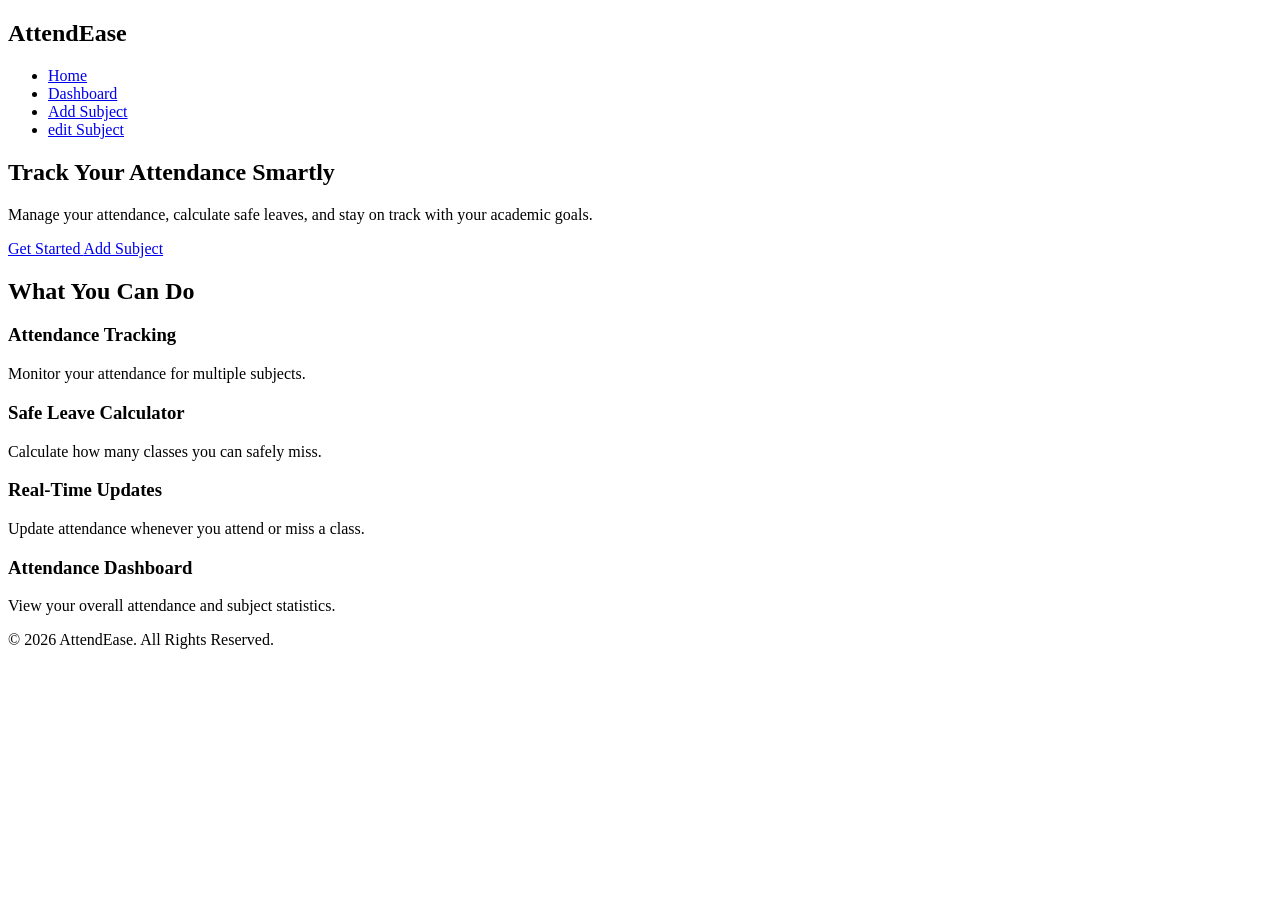
==== index.html @ dfe69196 "Initial project commit" ====
<!DOCTYPE html>
<html lang="en">
<head>
    <meta charset="UTF-8">
    <meta name="viewport" content="width=device-width, initial-scale=1.0">
    <title>Attendance Tracker</title>

    <link rel="stylesheet" href="css/style.css">
    <link rel="stylesheet" href="css/animations.css">
    <link rel="stylesheet" href="css/responsive.css">
</head>
<body>

    <header>
        <nav class="navbar">
            <h2 class="logo">AttendEase</h2>

            <ul class="nav-links">
                <li><a href="index.html" class="active">Home</a></li>
                <li><a href="pages/dashboard.html">Dashboard</a></li>
                <li><a href="pages/add-subject.html">Add Subject</a></li>
                  <li><a href="pages/edit-subject.html">edit Subject</a></li>
            </ul>
        </nav>
    </header>

    <main>
        <section class="hero-section">
            <div class="hero-content">
                <h1>Track Your Attendance Smartly</h1>

                <p>
                    Manage your attendance, calculate safe leaves,
                    and stay on track with your academic goals.
                </p>

                <a href="pages/dashboard.html" class="btn btn-primary">
                    Get Started
                </a>

                <a href="pages/add-subject.html" class="btn btn-secondary">
                    Add Subject
                </a>
            </div>
        </section>

        <section class="features-section">
            <h2>What You Can Do</h2>

            <div class="features-container">

                <article class="feature-card">
                    <h3>Attendance Tracking</h3>
                    <p>Monitor your attendance for multiple subjects.</p>
                </article>

                <article class="feature-card">
                    <h3>Safe Leave Calculator</h3>
                    <p>Calculate how many classes you can safely miss.</p>
                </article>

                <article class="feature-card">
                    <h3>Real-Time Updates</h3>
                    <p>Update attendance whenever you attend or miss a class.</p>
                </article>

                <article class="feature-card">
                    <h3>Attendance Dashboard</h3>
                    <p>View your overall attendance and subject statistics.</p>
                </article>

            </div>
        </section>
    </main>

    <footer class="footer">
        <p>&copy; 2026 AttendEase. All Rights Reserved.</p>
    </footer>

</body>
</html>
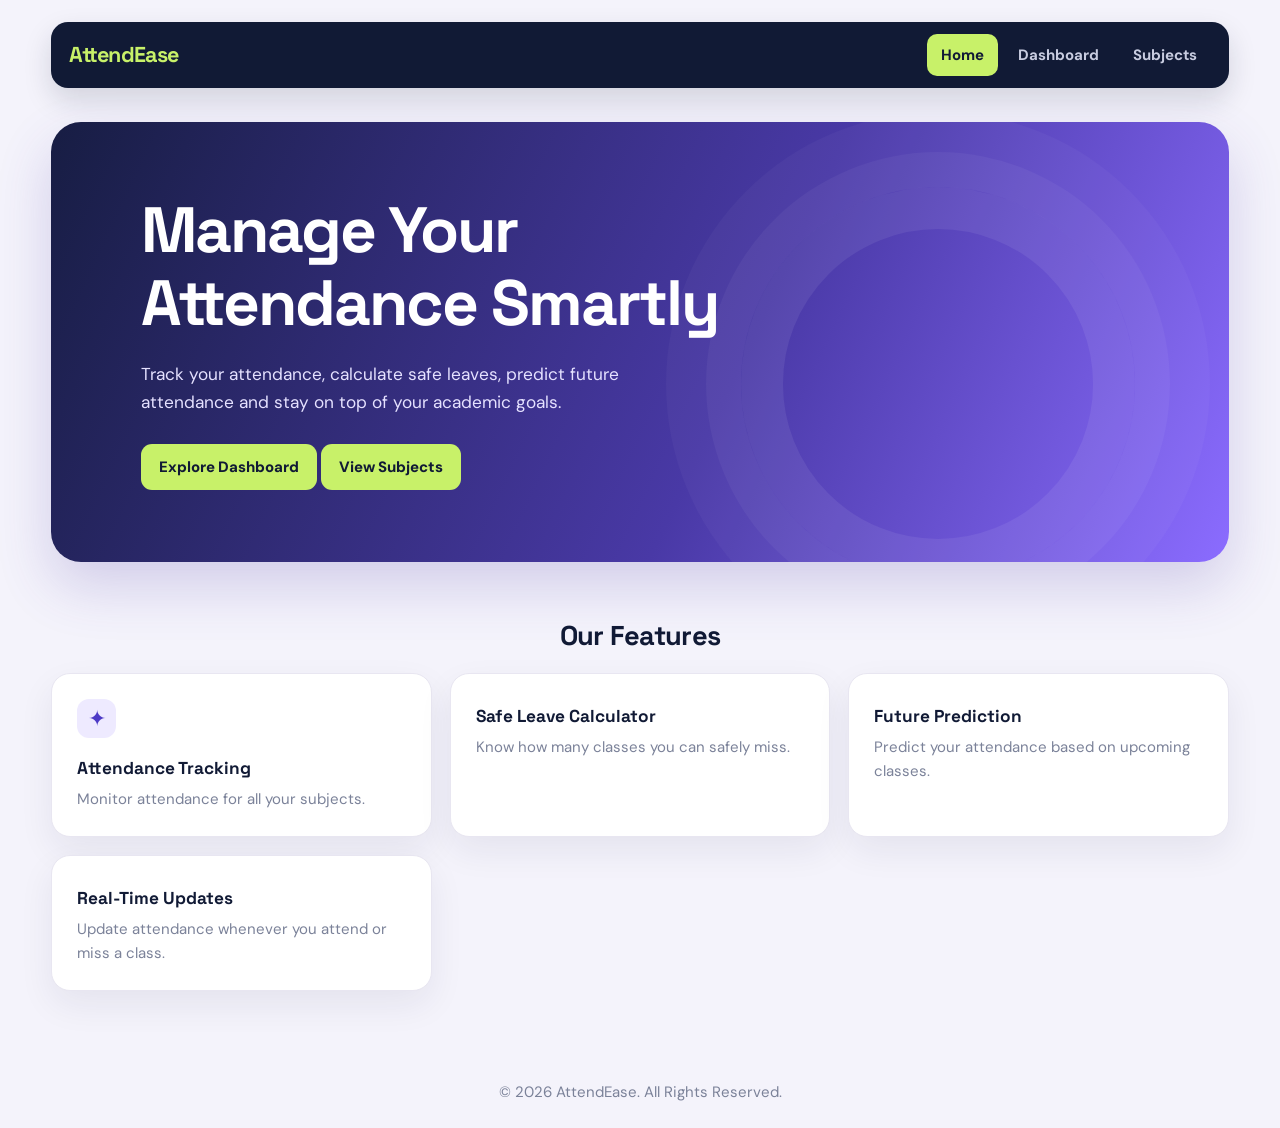
==== commit dab0d437: "updated html" ====
--- a/index.html
+++ b/index.html
@@ -4,7 +4,7 @@
 <head>
     <meta charset="UTF-8">
     <meta name="viewport" content="width=device-width, initial-scale=1.0">
-    <title>Attendance Tracker</title>
+    <title>AttendEase | Home</title>
 
     <link rel="stylesheet" href="css/style.css">
     <link rel="stylesheet" href="css/animations.css">
@@ -19,45 +19,54 @@
             <ul class="nav-links">
                 <li><a href="index.html" class="active">Home</a></li>
                 <li><a href="pages/dashboard.html">Dashboard</a></li>
-                <li><a href="pages/add-subject.html">Add Subject</a></li>
-                  <li><a href="pages/edit-subject.html">edit Subject</a></li>
+                <li><a href="pages/subjects.html">Subjects</a></li>
             </ul>
         </nav>
     </header>
 
     <main>
+
         <section class="hero-section">
             <div class="hero-content">
-                <h1>Track Your Attendance Smartly</h1>
+
+                <h1>Manage Your Attendance Smartly</h1>
 
                 <p>
-                    Manage your attendance, calculate safe leaves,
-                    and stay on track with your academic goals.
+                    Track your attendance, calculate safe leaves,
+                    predict future attendance and stay on top
+                    of your academic goals.
                 </p>
 
                 <a href="pages/dashboard.html" class="btn btn-primary">
-                    Get Started
+                    Explore Dashboard
                 </a>
 
-                <a href="pages/add-subject.html" class="btn btn-secondary">
-                    Add Subject
+                <a href="pages/subjects.html" class="btn btn-secondary">
+                    View Subjects
                 </a>
+
             </div>
         </section>
 
         <section class="features-section">
-            <h2>What You Can Do</h2>
+
+            <h2>Our Features</h2>
 
             <div class="features-container">
 
                 <article class="feature-card">
                     <h3>Attendance Tracking</h3>
-                    <p>Monitor your attendance for multiple subjects.</p>
+                    <p>Monitor attendance for all your subjects.</p>
                 </article>
 
                 <article class="feature-card">
                     <h3>Safe Leave Calculator</h3>
-                    <p>Calculate how many classes you can safely miss.</p>
+                    <p>Know how many classes you can safely miss.</p>
+                </article>
+
+                <article class="feature-card">
+                    <h3>Future Prediction</h3>
+                    <p>Predict your attendance based on upcoming classes.</p>
                 </article>
 
                 <article class="feature-card">
@@ -65,13 +74,10 @@
                     <p>Update attendance whenever you attend or miss a class.</p>
                 </article>
 
-                <article class="feature-card">
-                    <h3>Attendance Dashboard</h3>
-                    <p>View your overall attendance and subject statistics.</p>
-                </article>
+            </div>
 
-            </div>
         </section>
+
     </main>
 
     <footer class="footer">
--- a/css/style.css
+++ b/css/style.css
@@ -0,0 +1,607 @@
+/* =================================
+   ATTENDEASE - MAIN STYLESHEET
+================================= */
+
+@import url('https://fonts.googleapis.com/css2?family=DM+Sans:wght@400;500;600;700;800&family=Space+Grotesk:wght@500;600;700&display=swap');
+
+:root {
+  --navy: #111a35;
+  --purple: #7257f5;
+  --pink: #ff6f91;
+  --lime: #c8f169;
+  --sky: #75d8f2;
+  --bg: #f4f3fb;
+  --white: #fff;
+  --muted: #7b8299;
+  --line: #e8e6f1;
+  --shadow: 0 14px 35px #22204412;
+}
+
+* {
+  box-sizing: border-box;
+  margin: 0;
+  padding: 0;
+}
+
+body {
+  background: var(--bg);
+  color: var(--navy);
+  font: 15px 'DM Sans', sans-serif;
+  line-height: 1.6;
+}
+
+h1, h2, h3, .logo {
+  font-family: 'Space Grotesk', sans-serif;
+  line-height: 1.15;
+}
+
+h1 {
+  font-size: clamp(2.3rem, 5vw, 4.4rem);
+  letter-spacing: -2px;
+}
+
+h2 {
+  font-size: 1.7rem;
+  letter-spacing: -.7px;
+}
+
+h3 {
+  font-size: 1.08rem;
+}
+
+p {
+  color: var(--muted);
+}
+
+a {
+  color: inherit;
+  text-decoration: none;
+}
+
+button, input, select {
+  font: inherit;
+}
+
+button {
+  cursor: pointer;
+}
+
+:focus-visible {
+  outline: 3px solid var(--sky);
+  outline-offset: 3px;
+}
+
+/* NAVIGATION */
+
+.navbar {
+  width: min(1180px, 92%);
+  margin: 22px auto;
+  padding: 12px 18px;
+  display: flex;
+  justify-content: space-between;
+  align-items: center;
+  gap: 18px;
+  background: var(--navy);
+  color: white;
+  border-radius: 17px;
+  box-shadow: 0 12px 28px #111a3526;
+}
+
+.logo {
+  color: var(--lime);
+  font-size: 1.35rem;
+  font-weight: 800;
+}
+
+.nav-links {
+  display: flex;
+  gap: 6px;
+  align-items: center;
+  list-style: none;
+}
+
+.nav-links a {
+  display: block;
+  padding: 9px 14px;
+  color: #c8cce0;
+  border-radius: 10px;
+  font-weight: 700;
+}
+
+.nav-links a:hover,
+.nav-links .active {
+  color: var(--navy);
+  background: var(--lime);
+}
+
+/* BUTTONS */
+
+.btn {
+  display: inline-flex;
+  justify-content: center;
+  align-items: center;
+  gap: 7px;
+  padding: 11px 18px;
+  border: 0;
+  border-radius: 11px;
+  font-weight: 800;
+  transition: transform .2s, box-shadow .2s;
+}
+
+.btn:hover {
+  transform: translateY(-3px);
+  box-shadow: 0 8px 18px #111a3520;
+}
+
+.btn-primary {
+  color: white;
+  background: var(--purple);
+}
+
+.btn-secondary {
+  color: var(--navy);
+  background: #e9e7f3;
+}
+
+.btn-success {
+  color: #245b27;
+  background: var(--lime);
+}
+
+.btn-danger {
+  color: #a72d4c;
+  background: #ffe1e8;
+}
+
+/* HOME PAGE */
+
+.hero-section {
+  width: min(1180px, 92%);
+  min-height: 440px;
+  margin: 34px auto 58px;
+  padding: 65px 7%;
+  display: flex;
+  align-items: center;
+  position: relative;
+  overflow: hidden;
+  color: white;
+  border-radius: 30px;
+  background: linear-gradient(
+    115deg,
+    #171d43 0%,
+    #4939a6 58%,
+    #8b6cff 100%
+  );
+  box-shadow: 0 24px 55px #4939a633;
+}
+
+.hero-section:after {
+  content: "";
+  position: absolute;
+  width: 310px;
+  height: 310px;
+  right: 8%;
+  top: 65px;
+  border: 42px solid #ffffff12;
+  border-radius: 50%;
+  box-shadow: 0 0 0 35px #ffffff0b,
+              0 0 0 75px #ffffff08;
+}
+
+.hero-content {
+  max-width: 610px;
+  position: relative;
+  z-index: 1;
+}
+
+.hero-content p {
+  max-width: 520px;
+  margin: 20px 0 28px;
+  color: #e5e1ff;
+  font-size: 1.08rem;
+}
+
+.hero-content .btn {
+  color: var(--navy);
+  background: var(--lime);
+}
+
+.features-section,
+.dashboard-container,
+.details-container {
+  width: min(1180px, 92%);
+  margin: 0 auto 65px;
+}
+
+.features-section h2 {
+  margin-bottom: 22px;
+  text-align: center;
+}
+
+.features-container {
+  display: grid;
+  grid-template-columns: repeat(3, 1fr);
+  gap: 18px;
+}
+
+.feature-card {
+  padding: 25px;
+  background: var(--white);
+  border: 1px solid var(--line);
+  border-radius: 19px;
+  box-shadow: var(--shadow);
+  transition: .22s;
+}
+
+.feature-card:hover,
+.subject-card:hover {
+  transform: translateY(-5px);
+  border-color: #c9bdff;
+}
+
+.feature-card:first-child:before {
+  content: "✦";
+  display: inline-grid;
+  place-items: center;
+  width: 39px;
+  height: 39px;
+  margin-bottom: 13px;
+  color: #4d3ac6;
+  background: #eeeaff;
+  border-radius: 12px;
+  font-size: 1.4rem;
+}
+
+.feature-card h3 {
+  margin: 8px 0;
+}
+
+/* ADD / EDIT SUBJECT */
+
+.form-page {
+  width: min(620px, 92%);
+  margin: 48px auto 70px;
+}
+
+.form-container {
+  padding: clamp(24px, 5vw, 42px);
+  background: white;
+  border: 1px solid var(--line);
+  border-top: 5px solid var(--purple);
+  border-radius: 23px;
+  box-shadow: var(--shadow);
+}
+
+.form-container h1 {
+  font-size: 2rem;
+  margin-bottom: 8px;
+}
+
+.form-group {
+  margin: 19px 0;
+}
+
+.form-group label {
+  display: block;
+  margin-bottom: 7px;
+  font-weight: 800;
+}
+
+.form-group input,
+.form-group select,
+.subject-filter {
+  width: 100%;
+  min-height: 47px;
+  padding: 11px 13px;
+  color: var(--navy);
+  background: #faf9ff;
+  border: 1px solid #dedbea;
+  border-radius: 11px;
+  outline: 0;
+}
+
+.form-group input:focus,
+.form-group select:focus,
+.subject-filter:focus {
+  border-color: var(--purple);
+  box-shadow: 0 0 0 4px #7257f51c;
+}
+
+.form-actions {
+  display: flex;
+  gap: 10px;
+  margin-top: 24px;
+}
+
+/* DASHBOARD */
+
+.dashboard-header,
+.details-header {
+  position: relative;
+  overflow: hidden;
+  margin-bottom: 24px;
+  padding: 30px;
+  color: white;
+  background: linear-gradient(
+    110deg,
+    #171d43,
+    #5944c7 75%,
+    #9578ff
+  );
+  border-radius: 23px;
+  box-shadow: var(--shadow);
+}
+
+.dashboard-header:after {
+  content: "✳";
+  position: absolute;
+  right: 30px;
+  top: -35px;
+  color: #ffffff20;
+  font-size: 10rem;
+}
+
+.dashboard-header p,
+.details-header p {
+  color: #e5e1ff;
+}
+
+.statistics-section {
+  display: grid;
+  grid-template-columns: repeat(4, 1fr);
+  gap: 14px;
+  margin: 22px 0 34px;
+}
+
+.stat-card {
+  padding: 20px;
+  background: white;
+  border: 1px solid var(--line);
+  border-bottom: 4px solid var(--sky);
+  border-radius: 19px;
+  box-shadow: var(--shadow);
+}
+
+.stat-card:nth-child(2) {
+  border-bottom-color: var(--lime);
+}
+
+.stat-card:nth-child(3) {
+  border-bottom-color: var(--pink);
+}
+
+.stat-card:nth-child(4) {
+  border-bottom-color: var(--purple);
+}
+
+.stat-card h3 {
+  color: var(--muted);
+  font-size: .88rem;
+}
+
+.stat-card p,
+.stat-card strong {
+  display: block;
+  color: var(--purple);
+  font: 700 1.8rem 'Space Grotesk';
+}
+
+.section-heading {
+  display: flex;
+  align-items: center;
+  justify-content: space-between;
+  gap: 14px;
+  margin: 25px 0 16px;
+}
+
+.subject-filter {
+  width: auto;
+  min-width: 160px;
+}
+
+.subjects-container {
+  display: grid;
+  grid-template-columns: repeat(2, 1fr);
+  gap: 17px;
+}
+
+.subject-card {
+  padding: 21px;
+  background: white;
+  border: 1px solid var(--line);
+  border-radius: 19px;
+  box-shadow: var(--shadow);
+  transition: .22s;
+}
+
+.subject-card-header,
+.attendance-info,
+.attendance-actions,
+.subject-actions {
+  display: flex;
+  align-items: center;
+  justify-content: space-between;
+  gap: 10px;
+}
+
+.subject-name {
+  font-size: 1.12rem;
+}
+
+.attendance-status {
+  padding: 5px 10px;
+  border-radius: 30px;
+  color: #28622a;
+  background: #effbdc;
+  font-size: .78rem;
+  font-weight: 800;
+}
+
+.attendance-percentage {
+  margin: 14px 0 2px;
+  color: var(--purple);
+  font: 700 1.8rem 'Space Grotesk';
+}
+
+.safe-leaves {
+  color: #32814c;
+  font-weight: 800;
+}
+
+.attended-count,
+.total-count {
+  color: var(--navy);
+  font-weight: 800;
+}
+
+.progress-container {
+  height: 10px;
+  margin: 10px 0 16px;
+  overflow: hidden;
+  background: #eeedf5;
+  border-radius: 20px;
+}
+
+.progress-fill {
+  height: 100%;
+  border-radius: inherit;
+  background: linear-gradient(90deg, var(--purple), var(--pink));
+}
+
+.attendance-actions {
+  flex-wrap: wrap;
+}
+
+.subject-actions {
+  gap: 7px;
+}
+
+.details-btn,
+.edit-btn,
+.delete-btn {
+  padding: 8px 11px;
+  border: 0;
+  border-radius: 9px;
+  color: #4d3ac6;
+  background: #eeeaff;
+  font-weight: 800;
+}
+
+.edit-btn {
+  color: #875500;
+  background: #fff1d1;
+}
+
+.delete-btn {
+  color: #a72d4c;
+  background: #ffe1e8;
+}
+
+/* SUBJECT DETAILS */
+
+.details-header {
+  display: flex;
+  justify-content: space-between;
+  align-items: center;
+  gap: 18px;
+}
+
+.attendance-overview {
+  display: grid;
+  grid-template-columns: repeat(3, 1fr);
+  gap: 15px;
+  margin: 22px 0;
+}
+
+.detail-card,
+.safe-leave-card,
+.prediction-card,
+.attendance-simulator {
+  padding: 22px;
+  background: white;
+  border: 1px solid var(--line);
+  border-radius: 19px;
+  box-shadow: var(--shadow);
+}
+
+.detail-card h3,
+.safe-leave-card h3,
+.prediction-card h3 {
+  margin-bottom: 8px;
+}
+
+.safe-leave-section,
+.future-attendance-section {
+  margin: 27px 0;
+}
+
+.safe-leave-card {
+  background: linear-gradient(125deg, #effbdc, #fff);
+  border-color: #dceebc;
+}
+
+.safe-leave-card p {
+  color: #46733a;
+}
+
+.prediction-card {
+  background: linear-gradient(125deg, #f0edff, #fff);
+}
+
+.attendance-simulator {
+  margin-top: 18px;
+}
+
+.simulator-actions,
+.details-actions {
+  display: flex;
+  flex-wrap: wrap;
+  gap: 9px;
+  margin-top: 15px;
+}
+
+/* DIALOG / TOAST / FOOTER */
+
+dialog {
+  width: min(420px, 90%);
+  margin: auto;
+  padding: 27px;
+  border: 0;
+  border-radius: 19px;
+  box-shadow: 0 25px 80px #111a3560;
+}
+
+dialog::backdrop {
+  background: #111a3588;
+  backdrop-filter: blur(4px);
+}
+
+.dialog-actions {
+  display: flex;
+  justify-content: flex-end;
+  gap: 9px;
+  margin-top: 20px;
+}
+
+.toast {
+  position: fixed;
+  right: 22px;
+  bottom: 22px;
+  z-index: 10;
+  padding: 14px 20px;
+  color: white;
+  background: var(--navy);
+  border-radius: 12px;
+  box-shadow: var(--shadow);
+}
+
+footer {
+  padding: 24px;
+  color: var(--muted);
+  text-align: center;
+}
+
+::selection {
+  color: var(--navy);
+  background: var(--lime);
+}
--- a/css/animations.css
+++ b/css/animations.css
@@ -0,0 +1,32 @@
+/* =================================
+   ATTENDEASE - ANIMATIONS
+================================= */
+
+@keyframes pop-in {
+  from {
+    opacity: 0;
+    transform: translateY(12px) scale(.99);
+  }
+
+  to {
+    opacity: 1;
+    transform: none;
+  }
+}
+
+.hero-content,
+.form-container,
+.dashboard-header,
+.details-header {
+  animation: pop-in .5s ease both;
+}
+
+.feature-card,
+.stat-card,
+.subject-card {
+  animation: pop-in .45s ease both;
+}
+
+.btn:active {
+  transform: scale(.97);
+}
--- a/css/responsive.css
+++ b/css/responsive.css
@@ -0,0 +1,108 @@
+/* =================================
+   ATTENDEASE - RESPONSIVE DESIGN
+================================= */
+
+/* Tablets */
+@media (max-width: 900px) {
+  .statistics-section {
+    grid-template-columns: repeat(2, 1fr);
+  }
+
+  .features-container {
+    grid-template-columns: repeat(2, 1fr);
+  }
+
+  .hero-section:after {
+    right: -100px;
+  }
+}
+
+/* Mobile devices */
+@media (max-width: 650px) {
+  .navbar {
+    align-items: flex-start;
+    flex-direction: column;
+    gap: 9px;
+  }
+
+  .nav-links {
+    flex-wrap: wrap;
+    gap: 2px;
+  }
+
+  .nav-links a {
+    padding: 8px 10px;
+    font-size: .9rem;
+  }
+
+  .hero-section {
+    min-height: 370px;
+    margin-top: 22px;
+    padding: 40px 25px;
+  }
+
+  .hero-section:after {
+    width: 190px;
+    height: 190px;
+    right: -65px;
+    top: auto;
+    bottom: -75px;
+  }
+
+  .features-container,
+  .subjects-container,
+  .attendance-overview {
+    grid-template-columns: 1fr;
+  }
+
+  .section-heading,
+  .details-header {
+    align-items: flex-start;
+    flex-direction: column;
+  }
+
+  .subject-card-header,
+  .attendance-info {
+    align-items: flex-start;
+  }
+
+  .subject-actions {
+    flex-wrap: wrap;
+  }
+}
+
+/* Small phones */
+@media (max-width: 420px) {
+  .statistics-section {
+    gap: 9px;
+  }
+
+  .stat-card {
+    padding: 14px;
+  }
+
+  .stat-card p,
+  .stat-card strong {
+    font-size: 1.4rem;
+  }
+
+  .form-actions,
+  .simulator-actions,
+  .details-actions {
+    flex-direction: column;
+  }
+
+  .form-actions .btn,
+  .simulator-actions .btn,
+  .details-actions .btn {
+    width: 100%;
+  }
+}
+
+/* Accessibility */
+@media (prefers-reduced-motion: reduce) {
+  * {
+    animation: none !important;
+    transition: none !important;
+  }
+}
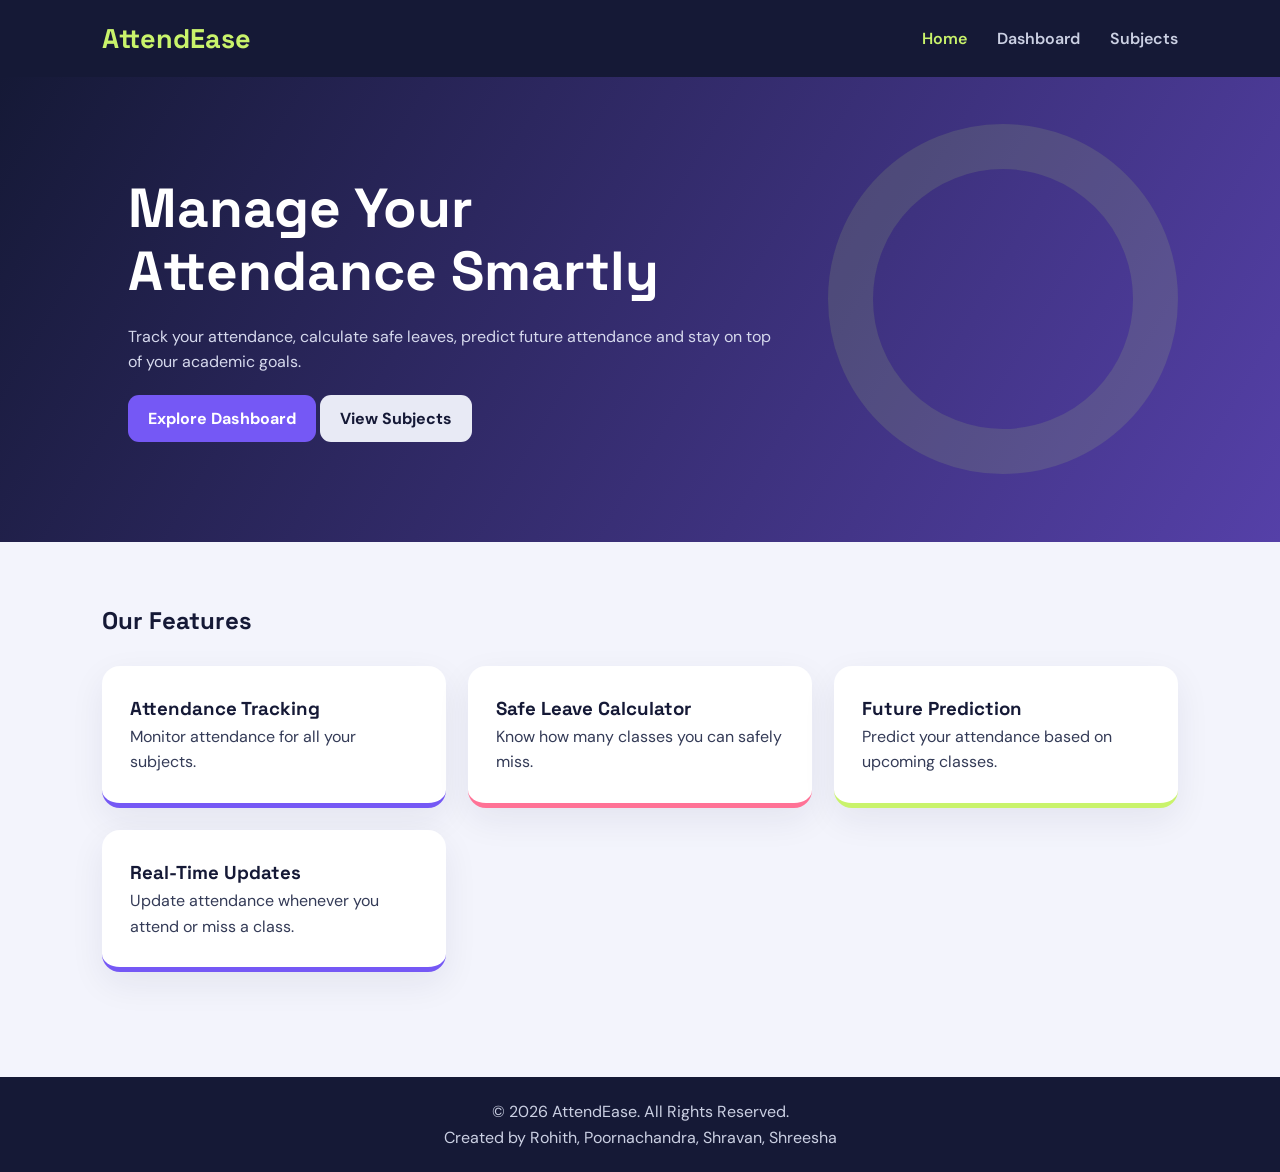
==== commit 13e1d7f3: "feat(subject):Subject CRUD options and dashboard basic utilities" ====
--- a/index.html
+++ b/index.html
@@ -82,6 +82,8 @@
 
     <footer class="footer">
         <p>&copy; 2026 AttendEase. All Rights Reserved.</p>
+        <p>Created by Rohith, Poornachandra, Shravan, Shreesha</p>
+        
     </footer>
 
 </body>
--- a/css/style.css
+++ b/css/style.css
@@ -1,607 +1,266 @@
-/* =================================
-   ATTENDEASE - MAIN STYLESHEET
-================================= */
-
 @import url('https://fonts.googleapis.com/css2?family=DM+Sans:wght@400;500;600;700;800&family=Space+Grotesk:wght@500;600;700&display=swap');
 
 :root {
-  --navy: #111a35;
-  --purple: #7257f5;
-  --pink: #ff6f91;
-  --lime: #c8f169;
-  --sky: #75d8f2;
-  --bg: #f4f3fb;
-  --white: #fff;
-  --muted: #7b8299;
-  --line: #e8e6f1;
-  --shadow: 0 14px 35px #22204412;
-}
-
-* {
-  box-sizing: border-box;
-  margin: 0;
-  padding: 0;
-}
+    --dark: #151936;
+    --purple: #7558f5;
+    --pink: #ff7296;
+    --lime: #c9f36b;
+    --blue: #72d9f5;
+    --bg: #f3f4fc;
+    --white: #fff;
+    --text: #343b57;
+    --muted: #8990a5;
+    --shadow: 0 12px 35px #20234d12;
+}
+
+* { margin: 0; padding: 0; box-sizing: border-box; }
 
 body {
-  background: var(--bg);
-  color: var(--navy);
-  font: 15px 'DM Sans', sans-serif;
-  line-height: 1.6;
+    font-family: 'DM Sans', sans-serif;
+    background: var(--bg);
+    color: var(--text);
+    min-height: 100vh;
+    line-height: 1.6;
 }
 
 h1, h2, h3, .logo {
-  font-family: 'Space Grotesk', sans-serif;
-  line-height: 1.15;
-}
-
-h1 {
-  font-size: clamp(2.3rem, 5vw, 4.4rem);
-  letter-spacing: -2px;
-}
-
-h2 {
-  font-size: 1.7rem;
-  letter-spacing: -.7px;
-}
-
-h3 {
-  font-size: 1.08rem;
-}
-
-p {
-  color: var(--muted);
-}
-
-a {
-  color: inherit;
-  text-decoration: none;
-}
-
-button, input, select {
-  font: inherit;
-}
-
-button {
-  cursor: pointer;
-}
-
-:focus-visible {
-  outline: 3px solid var(--sky);
-  outline-offset: 3px;
-}
-
-/* NAVIGATION */
-
+    font-family: 'Space Grotesk', sans-serif;
+    color: var(--dark);
+}
+
+a { text-decoration: none; color: inherit; }
+button, input, select { font: inherit; }
+
+/* NAVBAR */
 .navbar {
-  width: min(1180px, 92%);
-  margin: 22px auto;
-  padding: 12px 18px;
-  display: flex;
-  justify-content: space-between;
-  align-items: center;
-  gap: 18px;
-  background: var(--navy);
-  color: white;
-  border-radius: 17px;
-  box-shadow: 0 12px 28px #111a3526;
-}
-
-.logo {
-  color: var(--lime);
-  font-size: 1.35rem;
-  font-weight: 800;
-}
+    background: var(--dark);
+    padding: 17px 8%;
+    display: flex;
+    justify-content: space-between;
+    align-items: center;
+}
+
+.logo { color: var(--lime) !important; font-size: 27px; }
 
 .nav-links {
-  display: flex;
-  gap: 6px;
-  align-items: center;
-  list-style: none;
-}
-
-.nav-links a {
-  display: block;
-  padding: 9px 14px;
-  color: #c8cce0;
-  border-radius: 10px;
-  font-weight: 700;
-}
-
-.nav-links a:hover,
-.nav-links .active {
-  color: var(--navy);
-  background: var(--lime);
-}
+    display: flex;
+    gap: 30px;
+    list-style: none;
+}
+
+.nav-links a { color: #cbd0e3; font-weight: 600; }
+.nav-links a:hover, .nav-links a.active { color: var(--lime); }
 
 /* BUTTONS */
-
 .btn {
-  display: inline-flex;
-  justify-content: center;
-  align-items: center;
-  gap: 7px;
-  padding: 11px 18px;
-  border: 0;
-  border-radius: 11px;
-  font-weight: 800;
-  transition: transform .2s, box-shadow .2s;
-}
-
-.btn:hover {
-  transform: translateY(-3px);
-  box-shadow: 0 8px 18px #111a3520;
-}
-
-.btn-primary {
-  color: white;
-  background: var(--purple);
-}
-
-.btn-secondary {
-  color: var(--navy);
-  background: #e9e7f3;
-}
-
-.btn-success {
-  color: #245b27;
-  background: var(--lime);
-}
-
-.btn-danger {
-  color: #a72d4c;
-  background: #ffe1e8;
-}
-
-/* HOME PAGE */
-
+    display: inline-block;
+    padding: 11px 20px;
+    border: 0;
+    border-radius: 11px;
+    font-weight: 700;
+    cursor: pointer;
+    transition: .25s;
+}
+
+.btn:hover { transform: translateY(-3px); }
+.btn-primary { background: var(--purple); color: white; }
+.btn-secondary { background: #e8eaf5; color: var(--dark); }
+.btn-danger { background: #ffe1e9; color: #d42e58; }
+.btn-edit { background: #dff6fc; color: #147c9c; }
+.btn-success { background: #e4f8d0; color: #39731c; }
+
+/* HEADERS */
+.page-header, .dashboard-header, .details-header {
+    display: flex;
+    justify-content: space-between;
+    align-items: center;
+    gap: 15px;
+    margin-bottom: 30px;
+}
+
+.page-header h1, .dashboard-header h1, .details-header h1 {
+    font-size: 34px;
+}
+
+.page-header p, .dashboard-header p { color: var(--muted); }
+
+/* HOME */
 .hero-section {
-  width: min(1180px, 92%);
-  min-height: 440px;
-  margin: 34px auto 58px;
-  padding: 65px 7%;
-  display: flex;
-  align-items: center;
-  position: relative;
-  overflow: hidden;
-  color: white;
-  border-radius: 30px;
-  background: linear-gradient(
-    115deg,
-    #171d43 0%,
-    #4939a6 58%,
-    #8b6cff 100%
-  );
-  box-shadow: 0 24px 55px #4939a633;
-}
-
-.hero-section:after {
-  content: "";
-  position: absolute;
-  width: 310px;
-  height: 310px;
-  right: 8%;
-  top: 65px;
-  border: 42px solid #ffffff12;
-  border-radius: 50%;
-  box-shadow: 0 0 0 35px #ffffff0b,
-              0 0 0 75px #ffffff08;
-}
-
-.hero-content {
-  max-width: 610px;
-  position: relative;
-  z-index: 1;
-}
-
-.hero-content p {
-  max-width: 520px;
-  margin: 20px 0 28px;
-  color: #e5e1ff;
-  font-size: 1.08rem;
-}
-
-.hero-content .btn {
-  color: var(--navy);
-  background: var(--lime);
-}
-
-.features-section,
-.dashboard-container,
-.details-container {
-  width: min(1180px, 92%);
-  margin: 0 auto 65px;
-}
-
-.features-section h2 {
-  margin-bottom: 22px;
-  text-align: center;
-}
-
-.features-container {
-  display: grid;
-  grid-template-columns: repeat(3, 1fr);
-  gap: 18px;
-}
+    padding: 100px 10%;
+    background: linear-gradient(120deg, #151936, #5540a8);
+    color: white;
+    position: relative;
+    overflow: hidden;
+}
+
+.hero-section::after {
+    content: "";
+    position: absolute;
+    width: 260px;
+    height: 260px;
+    border: 45px solid #c9f36b20;
+    border-radius: 50%;
+    right: 8%;
+    top: 10%;
+}
+
+.hero-content { max-width: 650px; position: relative; z-index: 1; }
+.hero-content h1 { color: white; font-size: 55px; line-height: 1.15; }
+.hero-content p { color: #d6d9ed; margin: 20px 0; }
+
+.features-section { padding: 60px 8%; }
+.features-container { display: grid; grid-template-columns: repeat(3,1fr); gap: 22px; margin-top: 25px; }
 
 .feature-card {
-  padding: 25px;
-  background: var(--white);
-  border: 1px solid var(--line);
-  border-radius: 19px;
-  box-shadow: var(--shadow);
-  transition: .22s;
-}
-
-.feature-card:hover,
-.subject-card:hover {
-  transform: translateY(-5px);
-  border-color: #c9bdff;
-}
-
-.feature-card:first-child:before {
-  content: "✦";
-  display: inline-grid;
-  place-items: center;
-  width: 39px;
-  height: 39px;
-  margin-bottom: 13px;
-  color: #4d3ac6;
-  background: #eeeaff;
-  border-radius: 12px;
-  font-size: 1.4rem;
-}
-
-.feature-card h3 {
-  margin: 8px 0;
-}
-
-/* ADD / EDIT SUBJECT */
-
+    background: white;
+    padding: 28px;
+    border-radius: 18px;
+    border-bottom: 5px solid var(--purple);
+    box-shadow: var(--shadow);
+}
+
+.feature-card:nth-child(2) { border-color: var(--pink); }
+.feature-card:nth-child(3) { border-color: var(--lime); }
+
+/* FORMS */
 .form-page {
-  width: min(620px, 92%);
-  margin: 48px auto 70px;
+    min-height: 75vh;
+    padding: 45px 20px;
+    display: flex;
+    justify-content: center;
 }
 
 .form-container {
-  padding: clamp(24px, 5vw, 42px);
-  background: white;
-  border: 1px solid var(--line);
-  border-top: 5px solid var(--purple);
-  border-radius: 23px;
-  box-shadow: var(--shadow);
-}
-
-.form-container h1 {
-  font-size: 2rem;
-  margin-bottom: 8px;
-}
-
-.form-group {
-  margin: 19px 0;
-}
-
-.form-group label {
-  display: block;
-  margin-bottom: 7px;
-  font-weight: 800;
-}
-
-.form-group input,
-.form-group select,
-.subject-filter {
-  width: 100%;
-  min-height: 47px;
-  padding: 11px 13px;
-  color: var(--navy);
-  background: #faf9ff;
-  border: 1px solid #dedbea;
-  border-radius: 11px;
-  outline: 0;
-}
-
-.form-group input:focus,
-.form-group select:focus,
-.subject-filter:focus {
-  border-color: var(--purple);
-  box-shadow: 0 0 0 4px #7257f51c;
-}
-
-.form-actions {
-  display: flex;
-  gap: 10px;
-  margin-top: 24px;
+    width: 100%;
+    max-width: 620px;
+    padding: 35px;
+    background: white;
+    border-radius: 22px;
+    box-shadow: var(--shadow);
+    align-self: flex-start;
+}
+
+.form-container > p { color: var(--muted); margin: 8px 0 25px; }
+.form-group { margin-bottom: 18px; }
+.form-group label { display: block; font-weight: 700; margin-bottom: 7px; }
+
+.form-group input, .subject-controls input, .subject-controls select {
+    width: 100%;
+    padding: 13px;
+    border: 1px solid #e3e5ef;
+    border-radius: 10px;
+    background: #f8f9fd;
+    outline: none;
+}
+
+.form-group input:focus, .subject-controls input:focus, .subject-controls select:focus {
+    border-color: var(--purple);
+    box-shadow: 0 0 0 3px #7558f51a;
+}
+
+.form-actions { display: flex; flex-wrap: wrap; gap: 12px; margin-top: 25px; }
+
+/* PAGE CONTAINERS */
+.dashboard-container, .subjects-page, .details-container {
+    width: 90%;
+    max-width: 1200px;
+    margin: 45px auto;
 }
 
 /* DASHBOARD */
-
-.dashboard-header,
-.details-header {
-  position: relative;
-  overflow: hidden;
-  margin-bottom: 24px;
-  padding: 30px;
-  color: white;
-  background: linear-gradient(
-    110deg,
-    #171d43,
-    #5944c7 75%,
-    #9578ff
-  );
-  border-radius: 23px;
-  box-shadow: var(--shadow);
-}
-
-.dashboard-header:after {
-  content: "✳";
-  position: absolute;
-  right: 30px;
-  top: -35px;
-  color: #ffffff20;
-  font-size: 10rem;
-}
-
-.dashboard-header p,
-.details-header p {
-  color: #e5e1ff;
-}
-
-.statistics-section {
-  display: grid;
-  grid-template-columns: repeat(4, 1fr);
-  gap: 14px;
-  margin: 22px 0 34px;
-}
-
-.stat-card {
-  padding: 20px;
-  background: white;
-  border: 1px solid var(--line);
-  border-bottom: 4px solid var(--sky);
-  border-radius: 19px;
-  box-shadow: var(--shadow);
-}
-
-.stat-card:nth-child(2) {
-  border-bottom-color: var(--lime);
-}
-
-.stat-card:nth-child(3) {
-  border-bottom-color: var(--pink);
-}
-
-.stat-card:nth-child(4) {
-  border-bottom-color: var(--purple);
-}
-
-.stat-card h3 {
-  color: var(--muted);
-  font-size: .88rem;
-}
-
-.stat-card p,
-.stat-card strong {
-  display: block;
-  color: var(--purple);
-  font: 700 1.8rem 'Space Grotesk';
-}
-
-.section-heading {
-  display: flex;
-  align-items: center;
-  justify-content: space-between;
-  gap: 14px;
-  margin: 25px 0 16px;
-}
-
-.subject-filter {
-  width: auto;
-  min-width: 160px;
-}
-
-.subjects-container {
-  display: grid;
-  grid-template-columns: repeat(2, 1fr);
-  gap: 17px;
-}
+.statistics-section, .attendance-overview {
+    display: grid;
+    grid-template-columns: repeat(4,1fr);
+    gap: 18px;
+    margin-bottom: 35px;
+}
+
+.stat-card, .detail-card {
+    background: white;
+    padding: 23px;
+    border-radius: 17px;
+    box-shadow: var(--shadow);
+    border-bottom: 4px solid var(--purple);
+}
+
+.stat-card:nth-child(2), .detail-card:nth-child(2) { border-color: var(--pink); }
+.stat-card:nth-child(3), .detail-card:nth-child(3) { border-color: var(--blue); }
+.stat-card:nth-child(4), .detail-card:nth-child(4) { border-color: var(--lime); }
+
+.stat-card h3, .detail-card h3 { color: var(--muted); font-size: 14px; }
+.stat-card p, .detail-card p { font-size: 30px; font-weight: 800; color: var(--dark); }
+
+.dashboard-overview {
+    background: white;
+    padding: 28px;
+    border-radius: 18px;
+    box-shadow: var(--shadow);
+    margin-bottom: 25px;
+}
+
+/* SUBJECTS */
+.subject-controls { display: grid; grid-template-columns: 1fr 220px; gap: 15px; margin-bottom: 25px; }
+.subjects-container { display: grid; grid-template-columns: repeat(2,1fr); gap: 22px; }
 
 .subject-card {
-  padding: 21px;
-  background: white;
-  border: 1px solid var(--line);
-  border-radius: 19px;
-  box-shadow: var(--shadow);
-  transition: .22s;
-}
-
-.subject-card-header,
-.attendance-info,
-.attendance-actions,
-.subject-actions {
-  display: flex;
-  align-items: center;
-  justify-content: space-between;
-  gap: 10px;
-}
-
-.subject-name {
-  font-size: 1.12rem;
-}
+    background: white;
+    padding: 25px;
+    border-radius: 20px;
+    box-shadow: var(--shadow);
+    transition: .25s;
+}
+
+.subject-card:hover { transform: translateY(-5px); }
+.subject-card-header { display: flex; justify-content: space-between; gap: 10px; margin-bottom: 20px; }
+.subject-name { font-size: 21px; }
 
 .attendance-status {
-  padding: 5px 10px;
-  border-radius: 30px;
-  color: #28622a;
-  background: #effbdc;
-  font-size: .78rem;
-  font-weight: 800;
-}
-
-.attendance-percentage {
-  margin: 14px 0 2px;
-  color: var(--purple);
-  font: 700 1.8rem 'Space Grotesk';
-}
-
-.safe-leaves {
-  color: #32814c;
-  font-weight: 800;
-}
-
-.attended-count,
-.total-count {
-  color: var(--navy);
-  font-weight: 800;
-}
-
-.progress-container {
-  height: 10px;
-  margin: 10px 0 16px;
-  overflow: hidden;
-  background: #eeedf5;
-  border-radius: 20px;
-}
-
-.progress-fill {
-  height: 100%;
-  border-radius: inherit;
-  background: linear-gradient(90deg, var(--purple), var(--pink));
-}
-
-.attendance-actions {
-  flex-wrap: wrap;
-}
-
-.subject-actions {
-  gap: 7px;
-}
-
-.details-btn,
-.edit-btn,
-.delete-btn {
-  padding: 8px 11px;
-  border: 0;
-  border-radius: 9px;
-  color: #4d3ac6;
-  background: #eeeaff;
-  font-weight: 800;
-}
-
-.edit-btn {
-  color: #875500;
-  background: #fff1d1;
-}
-
-.delete-btn {
-  color: #a72d4c;
-  background: #ffe1e8;
-}
-
-/* SUBJECT DETAILS */
-
-.details-header {
-  display: flex;
-  justify-content: space-between;
-  align-items: center;
-  gap: 18px;
-}
-
-.attendance-overview {
-  display: grid;
-  grid-template-columns: repeat(3, 1fr);
-  gap: 15px;
-  margin: 22px 0;
-}
-
-.detail-card,
-.safe-leave-card,
-.prediction-card,
-.attendance-simulator {
-  padding: 22px;
-  background: white;
-  border: 1px solid var(--line);
-  border-radius: 19px;
-  box-shadow: var(--shadow);
-}
-
-.detail-card h3,
-.safe-leave-card h3,
-.prediction-card h3 {
-  margin-bottom: 8px;
-}
-
-.safe-leave-section,
-.future-attendance-section {
-  margin: 27px 0;
-}
-
-.safe-leave-card {
-  background: linear-gradient(125deg, #effbdc, #fff);
-  border-color: #dceebc;
-}
-
-.safe-leave-card p {
-  color: #46733a;
-}
-
-.prediction-card {
-  background: linear-gradient(125deg, #f0edff, #fff);
-}
-
-.attendance-simulator {
-  margin-top: 18px;
-}
-
-.simulator-actions,
-.details-actions {
-  display: flex;
-  flex-wrap: wrap;
-  gap: 9px;
-  margin-top: 15px;
-}
-
-/* DIALOG / TOAST / FOOTER */
-
-dialog {
-  width: min(420px, 90%);
-  margin: auto;
-  padding: 27px;
-  border: 0;
-  border-radius: 19px;
-  box-shadow: 0 25px 80px #111a3560;
-}
-
-dialog::backdrop {
-  background: #111a3588;
-  backdrop-filter: blur(4px);
-}
-
-.dialog-actions {
-  display: flex;
-  justify-content: flex-end;
-  gap: 9px;
-  margin-top: 20px;
-}
-
+    background: #e5f8d7;
+    color: #39731c;
+    padding: 5px 13px;
+    border-radius: 25px;
+    font-size: 12px;
+    font-weight: 800;
+}
+
+.attendance-percentage { color: var(--purple); font-size: 34px; }
+.attendance-info p { color: var(--muted); }
+.attendance-info span { color: var(--dark); font-weight: 700; }
+
+.progress-bar { height: 9px; background: #eceef5; border-radius: 20px; overflow: hidden; margin: 18px 0; }
+.progress-fill { height: 100%; width: 0; background: linear-gradient(90deg,var(--purple),var(--pink)); border-radius: 20px; }
+
+.attendance-actions, .subject-management-actions { display: flex; gap: 10px; margin-top: 15px; }
+.attendance-actions button { flex: 1; padding: 10px; border: 0; border-radius: 9px; background: #e5f8d7; color: #39731c; cursor: pointer; font-weight: 700; }
+.attendance-actions .miss-btn { background: #ffe1e9; color: #d42e58; }
+.subject-management-actions .btn { flex: 1; text-align: center; }
+
+/* DETAILS */
+.detail-card { border-bottom: 0; border-top: 4px solid var(--purple); }
+.safe-leave-section, .future-attendance-section, .attendance-simulator { margin-bottom: 28px; }
+.safe-leave-card, .prediction-card { background: white; padding: 25px; border-radius: 18px; box-shadow: var(--shadow); }
+.safe-leave-card h3 { color: var(--muted); font-size: 14px; margin-top: 12px; }
+.safe-leave-card p { color: var(--purple); font-size: 24px; font-weight: 800; }
+.prediction-card p { padding: 10px 0; border-bottom: 1px solid #eee; }
+.prediction-card strong { color: var(--purple); }
+
+.attendance-simulator { background: var(--dark); color: white; padding: 28px; border-radius: 18px; }
+.attendance-simulator h2 { color: white; }
+.attendance-simulator p { color: #cbd0e3; margin: 10px 0; }
+.attendance-simulator button { padding: 11px 17px; border: 0; border-radius: 9px; margin: 5px; background: var(--lime); font-weight: 700; cursor: pointer; }
+.attendance-simulator #detailMissBtn { background: var(--pink); color: white; }
+
+/* TOAST AND FOOTER */
 .toast {
-  position: fixed;
-  right: 22px;
-  bottom: 22px;
-  z-index: 10;
-  padding: 14px 20px;
-  color: white;
-  background: var(--navy);
-  border-radius: 12px;
-  box-shadow: var(--shadow);
-}
-
-footer {
-  padding: 24px;
-  color: var(--muted);
-  text-align: center;
-}
-
-::selection {
-  color: var(--navy);
-  background: var(--lime);
-}+    display: none;
+    position: fixed;
+    bottom: 25px;
+    right: 25px;
+    background: var(--dark);
+    color: white;
+    padding: 15px 22px;
+    border-radius: 12px;
+    box-shadow: var(--shadow);
+    z-index: 1000;
+}
+footer, .footer { background: var(--dark); color: #cbd0e3; text-align: center; padding: 22px; margin-top: 45px; }
--- a/css/animations.css
+++ b/css/animations.css
@@ -1,32 +1,11 @@
-/* =================================
-   ATTENDEASE - ANIMATIONS
-================================= */
-
-@keyframes pop-in {
-  from {
-    opacity: 0;
-    transform: translateY(12px) scale(.99);
-  }
-
-  to {
-    opacity: 1;
-    transform: none;
-  }
+.subject-card, .stat-card, .detail-card, .feature-card {
+    animation: appear .5s ease both;
 }
 
-.hero-content,
-.form-container,
-.dashboard-header,
-.details-header {
-  animation: pop-in .5s ease both;
+@keyframes appear {
+    from { opacity: 0; transform: translateY(15px); }
+    to { opacity: 1; transform: translateY(0); }
 }
 
-.feature-card,
-.stat-card,
-.subject-card {
-  animation: pop-in .45s ease both;
-}
-
-.btn:active {
-  transform: scale(.97);
-}+.btn, button { transition: .25s ease; }
+.btn:active, button:active { transform: scale(.96); }
--- a/css/responsive.css
+++ b/css/responsive.css
@@ -1,108 +1,21 @@
-/* =================================
-   ATTENDEASE - RESPONSIVE DESIGN
-================================= */
-
-/* Tablets */
-@media (max-width: 900px) {
-  .statistics-section {
-    grid-template-columns: repeat(2, 1fr);
-  }
-
-  .features-container {
-    grid-template-columns: repeat(2, 1fr);
-  }
-
-  .hero-section:after {
-    right: -100px;
-  }
+@media (max-width: 850px) {
+    .statistics-section, .attendance-overview { grid-template-columns: repeat(2,1fr); }
+    .features-container { grid-template-columns: repeat(2,1fr); }
+    .subjects-container { grid-template-columns: 1fr; }
+    .dashboard-container, .subjects-page, .details-container { width: 94%; }
 }
 
-/* Mobile devices */
-@media (max-width: 650px) {
-  .navbar {
-    align-items: flex-start;
-    flex-direction: column;
-    gap: 9px;
-  }
-
-  .nav-links {
-    flex-wrap: wrap;
-    gap: 2px;
-  }
-
-  .nav-links a {
-    padding: 8px 10px;
-    font-size: .9rem;
-  }
-
-  .hero-section {
-    min-height: 370px;
-    margin-top: 22px;
-    padding: 40px 25px;
-  }
-
-  .hero-section:after {
-    width: 190px;
-    height: 190px;
-    right: -65px;
-    top: auto;
-    bottom: -75px;
-  }
-
-  .features-container,
-  .subjects-container,
-  .attendance-overview {
-    grid-template-columns: 1fr;
-  }
-
-  .section-heading,
-  .details-header {
-    align-items: flex-start;
-    flex-direction: column;
-  }
-
-  .subject-card-header,
-  .attendance-info {
-    align-items: flex-start;
-  }
-
-  .subject-actions {
-    flex-wrap: wrap;
-  }
-}
-
-/* Small phones */
-@media (max-width: 420px) {
-  .statistics-section {
-    gap: 9px;
-  }
-
-  .stat-card {
-    padding: 14px;
-  }
-
-  .stat-card p,
-  .stat-card strong {
-    font-size: 1.4rem;
-  }
-
-  .form-actions,
-  .simulator-actions,
-  .details-actions {
-    flex-direction: column;
-  }
-
-  .form-actions .btn,
-  .simulator-actions .btn,
-  .details-actions .btn {
-    width: 100%;
-  }
-}
-
-/* Accessibility */
-@media (prefers-reduced-motion: reduce) {
-  * {
-    animation: none !important;
-    transition: none !important;
-  }
+@media (max-width: 600px) {
+    .navbar { flex-direction: column; gap: 15px; }
+    .nav-links { gap: 17px; flex-wrap: wrap; justify-content: center; }
+    .hero-section { padding: 65px 7%; }
+    .hero-content h1 { font-size: 38px; }
+    .features-container, .statistics-section, .attendance-overview { grid-template-columns: 1fr; }
+    .page-header, .dashboard-header, .details-header { flex-direction: column; align-items: flex-start; }
+    .subject-controls { grid-template-columns: 1fr; }
+    .form-container { padding: 23px 17px; }
+    .form-actions { flex-direction: column; width: 100%; }
+    .form-actions .btn { width: 100%; text-align: center; }
+    .attendance-actions, .subject-management-actions { flex-direction: column; }
+    .dashboard-overview { padding: 20px; }
 }
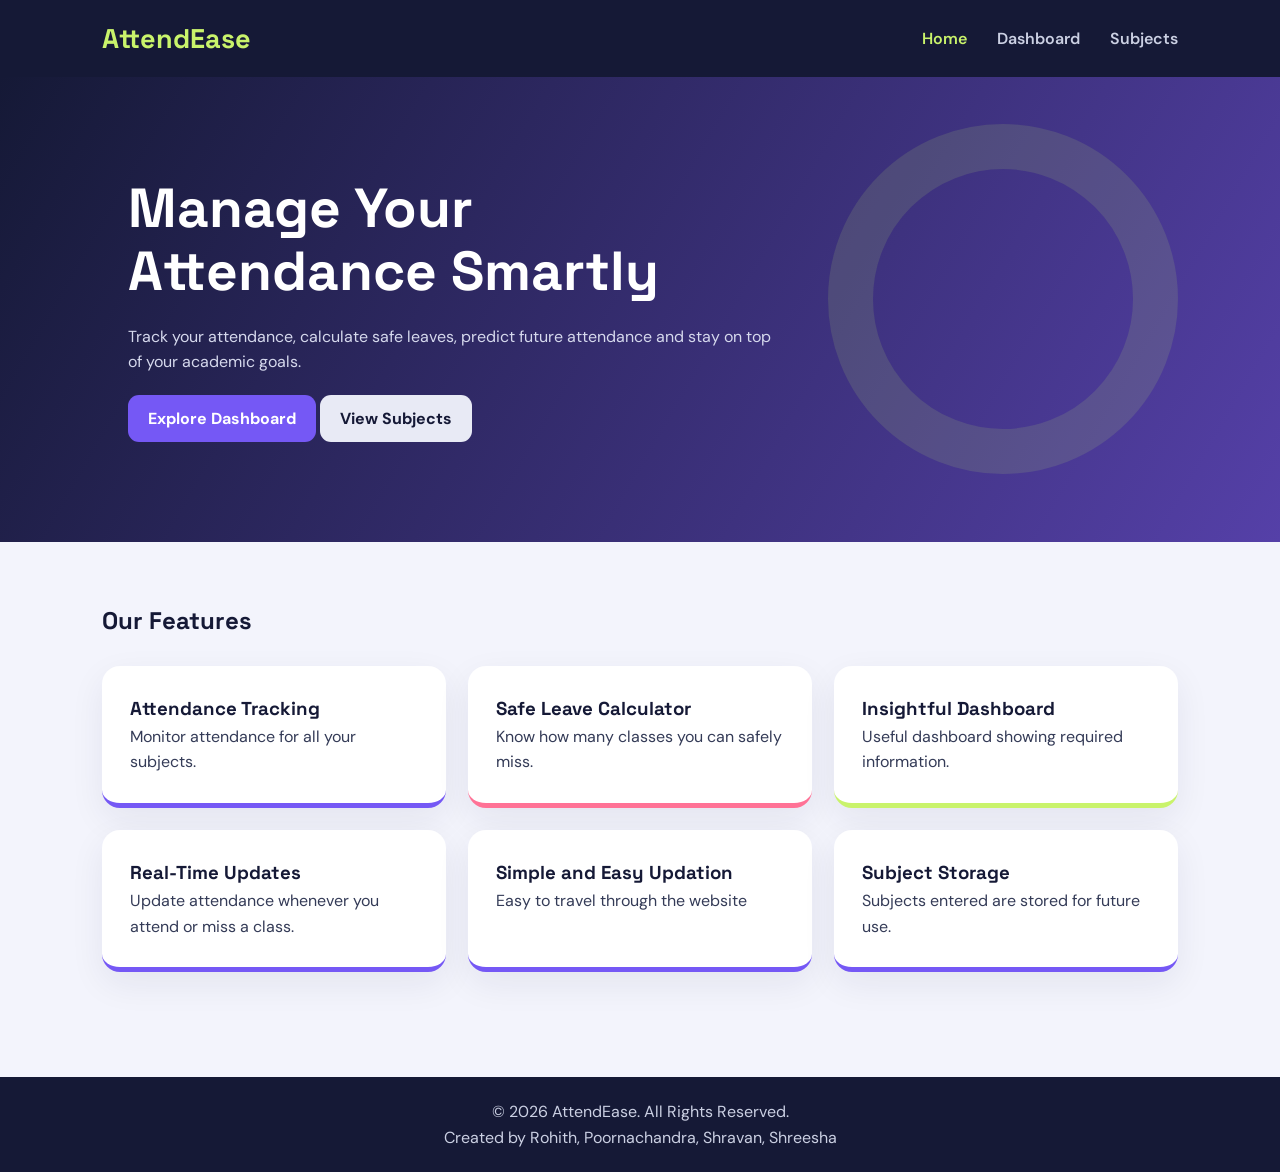
==== commit 6b77e9b6: "feat(filter):Fixed the subject filters" ====
--- a/index.html
+++ b/index.html
@@ -65,13 +65,21 @@
                 </article>
 
                 <article class="feature-card">
-                    <h3>Future Prediction</h3>
-                    <p>Predict your attendance based on upcoming classes.</p>
+                    <h3>Insightful Dashboard</h3>
+                    <p>Useful dashboard showing required information.</p>
                 </article>
 
                 <article class="feature-card">
                     <h3>Real-Time Updates</h3>
                     <p>Update attendance whenever you attend or miss a class.</p>
+                </article>
+                <article class="feature-card">
+                    <h3>Simple and Easy Updation</h3>
+                    <p>Easy to travel through the website</p>
+                </article>
+                <article class="feature-card">
+                    <h3>Subject Storage</h3>
+                    <p>Subjects entered are stored for future use.</p>
                 </article>
 
             </div>
--- a/css/style.css
+++ b/css/style.css
@@ -223,12 +223,31 @@
     font-weight: 800;
 }
 
+.attendance-status.status-warning {
+    background: #fff3cd;
+    color: #856404;
+}
+
+.attendance-status.status-critical {
+    background: #f8d7da;
+    color: #842029;
+}
+
 .attendance-percentage { color: var(--purple); font-size: 34px; }
 .attendance-info p { color: var(--muted); }
 .attendance-info span { color: var(--dark); font-weight: 700; }
 
 .progress-bar { height: 9px; background: #eceef5; border-radius: 20px; overflow: hidden; margin: 18px 0; }
-.progress-fill { height: 100%; width: 0; background: linear-gradient(90deg,var(--purple),var(--pink)); border-radius: 20px; }
+.progress-fill {
+    height: 100%;
+    width: 0;
+    background: #4caf50;
+    border-radius: 20px;
+    transition: width .3s ease, background-color .3s ease;
+}
+
+.progress-fill.status-warning { background: #f59e0b; }
+.progress-fill.status-critical { background: #dc3545; }
 
 .attendance-actions, .subject-management-actions { display: flex; gap: 10px; margin-top: 15px; }
 .attendance-actions button { flex: 1; padding: 10px; border: 0; border-radius: 9px; background: #e5f8d7; color: #39731c; cursor: pointer; font-weight: 700; }
